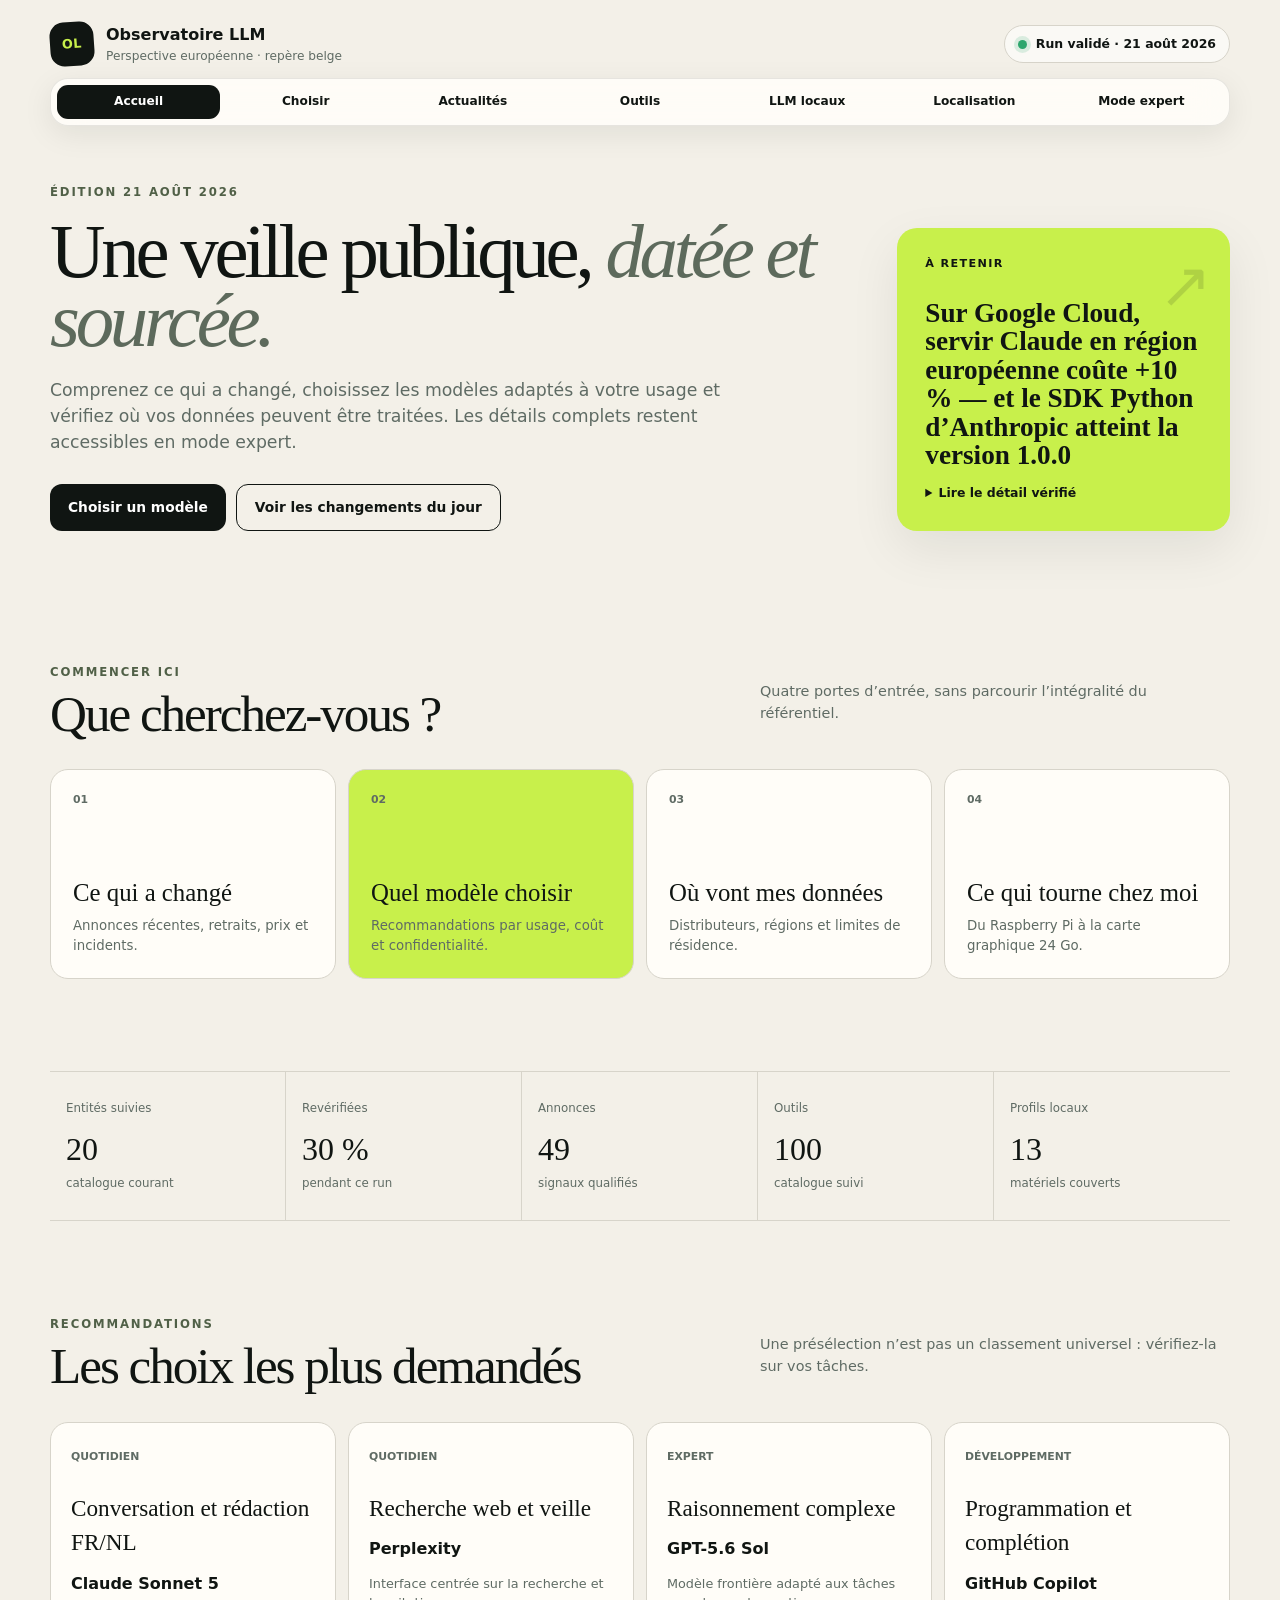
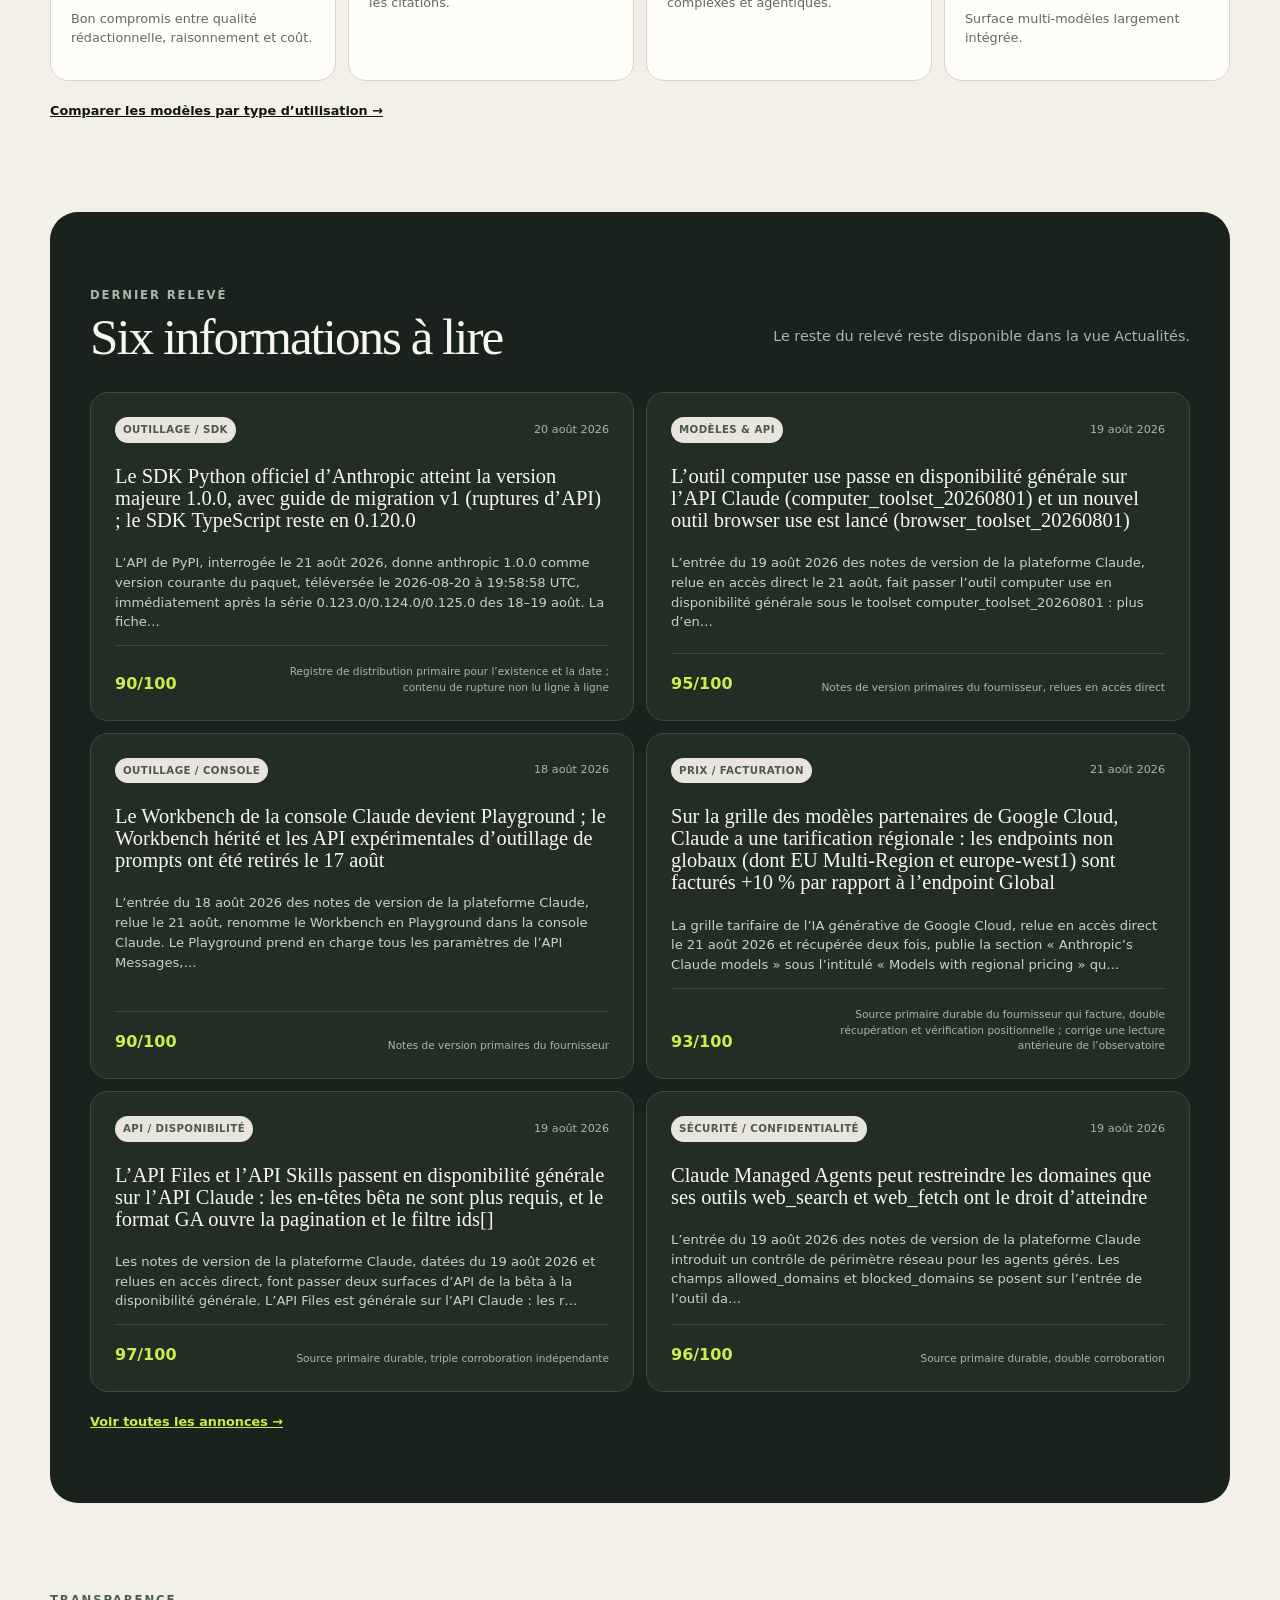
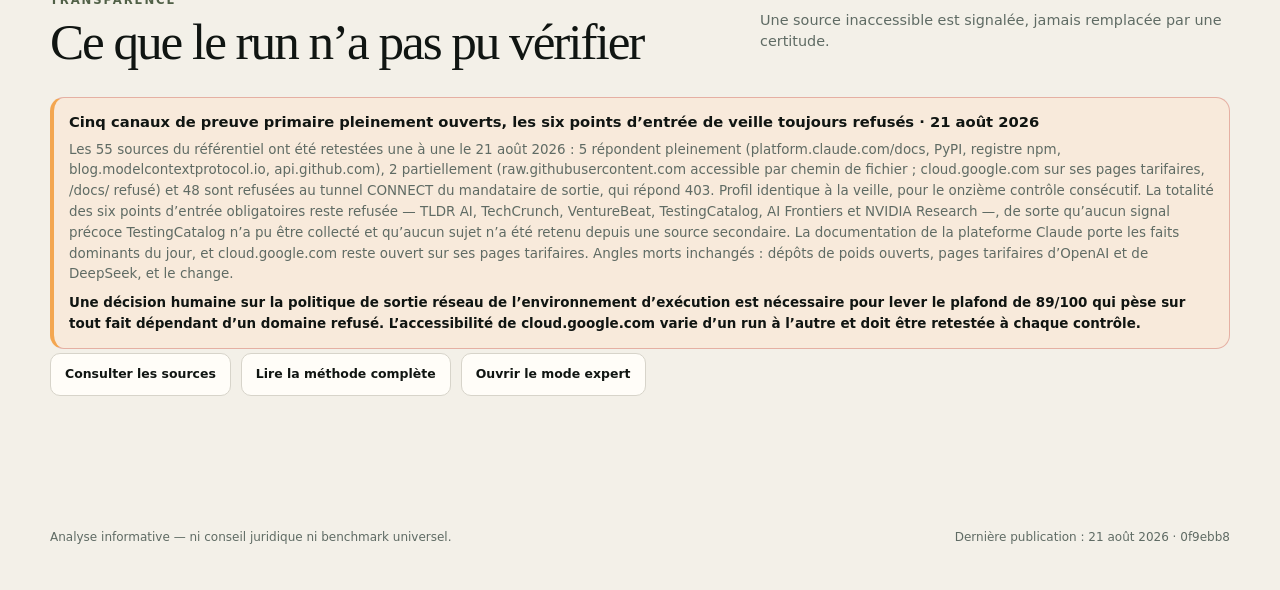
==== ObservationLLM/dashboard/home.html @ 8e9862b9 "feat(observatoire): ajouter les parcours et recommandations par usage" ====
<!doctype html>
<html lang="fr-BE">
<head>
  <meta charset="utf-8">
  <meta name="viewport" content="width=device-width, initial-scale=1">
  <meta name="description" content="Observatoire européen des LLM et agents IA : actualités vérifiées, recommandations par usage, localisation et modèles locaux.">
  <meta name="theme-color" content="#101512">
  <link rel="canonical" href="https://bourguignonsimon.github.io/DailyRun/">
  <title>Observatoire LLM — choisir, vérifier, décider</title>
  <link rel="stylesheet" href="styles.css">
</head>
<body class="simple-page" data-page="home">
  <a class="skip-link" href="#contenu">Aller au contenu</a>
  <header class="site-header">
    <a class="brand" href="index.html" aria-label="Accueil de l’observatoire"><span class="brand-mark" aria-hidden="true">OL</span><span><strong>Observatoire LLM</strong><small>Perspective européenne · repère belge</small></span></a>
    <div class="run-chip" id="run-chip" aria-live="polite"><span class="status-dot"></span><span>Chargement…</span></div>
  </header>
  <nav class="section-nav primary-nav" aria-label="Navigation principale de l’observatoire">
    <a href="index.html" aria-current="page">Accueil</a>
    <a href="choisir-un-modele.html">Choisir</a>
    <a href="actualites.html">Actualités</a>
    <a href="outils.html">Outils</a>
    <a href="modeles-locaux.html">LLM locaux</a>
    <a href="localisation.html">Localisation</a>
    <a href="explorer.html">Mode expert</a>
  </nav>
  <main id="contenu">
    <section class="hero compact-hero" id="overview">
      <div class="eyebrow">ÉDITION <span id="edition-date">—</span></div>
      <div class="hero-grid">
        <div>
          <h1>Une veille publique, <em>datée et sourcée.</em></h1>
          <p class="hero-copy">Comprenez ce qui a changé, choisissez les modèles adaptés à votre usage et vérifiez où vos données peuvent être traitées. Les détails complets restent accessibles en mode expert.</p>
          <div class="hero-actions">
            <a class="button primary" href="choisir-un-modele.html">Choisir un modèle</a>
            <a class="button secondary" href="actualites.html">Voir les changements du jour</a>
          </div>
        </div>
        <aside class="signal-card compact-signal" aria-label="Fait principal du dernier contrôle">
          <span class="signal-label">À RETENIR</span>
          <strong id="headline-change">Chargement…</strong>
          <details><summary>Lire le détail vérifié</summary><p id="headline-detail"></p></details>
        </aside>
      </div>
    </section>

    <section class="task-section" aria-labelledby="task-title">
      <div class="section-heading"><div><span class="eyebrow">COMMENCER ICI</span><h2 id="task-title">Que cherchez-vous ?</h2></div><p>Quatre portes d’entrée, sans parcourir l’intégralité du référentiel.</p></div>
      <div class="task-grid">
        <a class="task-card" href="actualites.html"><span>01</span><strong>Ce qui a changé</strong><small>Annonces récentes, retraits, prix et incidents.</small></a>
        <a class="task-card featured" href="choisir-un-modele.html"><span>02</span><strong>Quel modèle choisir</strong><small>Recommandations par usage, coût et confidentialité.</small></a>
        <a class="task-card" href="localisation.html"><span>03</span><strong>Où vont mes données</strong><small>Distributeurs, régions et limites de résidence.</small></a>
        <a class="task-card" href="modeles-locaux.html"><span>04</span><strong>Ce qui tourne chez moi</strong><small>Du Raspberry Pi à la carte graphique 24 Go.</small></a>
      </div>
    </section>

    <section class="metrics compact-metrics" aria-label="Chiffres clés">
      <article><span>Entités suivies</span><strong id="metric-entities">—</strong><small>catalogue courant</small></article>
      <article><span>Revérifiées</span><strong id="metric-verified">—</strong><small>pendant ce run</small></article>
      <article><span>Annonces</span><strong id="metric-announcements">—</strong><small>signaux qualifiés</small></article>
      <article><span>Outils</span><strong id="metric-tools">—</strong><small>catalogue suivi</small></article>
      <article><span>Profils locaux</span><strong id="metric-hardware">—</strong><small>matériels couverts</small></article>
    </section>

    <section class="decision-section" id="recommendations">
      <div class="section-heading"><div><span class="eyebrow">RECOMMANDATIONS</span><h2>Les choix les plus demandés</h2></div><p>Une présélection n’est pas un classement universel : vérifiez-la sur vos tâches.</p></div>
      <div class="recommendation-preview" id="recommendation-preview"></div>
      <a class="section-link" href="choisir-un-modele.html">Comparer les modèles par type d’utilisation →</a>
    </section>

    <section class="announcements-section compact-announcements" id="announcements">
      <div class="section-heading"><div><span class="eyebrow">DERNIER RELEVÉ</span><h2>Six informations à lire</h2></div><p>Le reste du relevé reste disponible dans la vue Actualités.</p></div>
      <div class="announcement-grid" id="announcement-grid" data-limit="6" aria-live="polite"></div>
      <p class="empty-state" id="announcement-empty" hidden>Aucune annonce disponible.</p>
      <a class="section-link inverse" href="actualites.html">Voir toutes les annonces →</a>
    </section>

    <section class="proof-section">
      <div class="section-heading"><div><span class="eyebrow">TRANSPARENCE</span><h2>Ce que le run n’a pas pu vérifier</h2></div><p>Une source inaccessible est signalée, jamais remplacée par une certitude.</p></div>
      <div class="run-notice" id="run-notice" role="status" hidden><strong id="run-notice-title"></strong><p id="run-notice-detail"></p><p class="run-notice-fix" id="run-notice-fix"></p></div>
      <div class="proof-links"><a href="sources-confiance.html">Consulter les sources</a><a href="analyse-detaillee.html">Lire la méthode complète</a><a href="explorer.html">Ouvrir le mode expert</a></div>
    </section>
  </main>
  <footer><p>Analyse informative — ni conseil juridique ni benchmark universel.</p><p id="footer-run">Dernière publication : —</p></footer>
  <noscript>Les données dynamiques nécessitent JavaScript. Les rapports HTML restent accessibles depuis le mode expert.</noscript>
  <script src="app.js" defer></script>
</body>
</html>
---- ObservationLLM/dashboard/styles.css ----
:root {
  --ink: #101512;
  --muted: #5f6b64;
  --paper: #f3f0e8;
  --panel: #fffdf8;
  --line: #d7d4ca;
  --lime: #c8f04b;
  --mint: #a9e5cc;
  --orange: #f3a650;
  --blue: #a8c7fa;
  --dark-panel: #172019;
  --radius: 20px;
  --shadow: 0 18px 50px rgba(16, 21, 18, 0.08);
}

* { box-sizing: border-box; }
html { scroll-behavior: smooth; }
body {
  margin: 0;
  background: var(--paper);
  color: var(--ink);
  font-family: Inter, ui-sans-serif, system-ui, -apple-system, BlinkMacSystemFont, "Segoe UI", sans-serif;
  line-height: 1.5;
}
a { color: inherit; }
button, input { font: inherit; }
.skip-link { position: fixed; left: 1rem; top: -5rem; z-index: 20; background: var(--lime); padding: .7rem 1rem; border-radius: 10px; }
.skip-link:focus { top: 1rem; }
.sr-only { position: absolute; width: 1px; height: 1px; padding: 0; margin: -1px; overflow: hidden; clip: rect(0,0,0,0); white-space: nowrap; border: 0; }

.site-header, .section-nav, main, footer { width: min(1180px, calc(100% - 40px)); margin-inline: auto; }
.site-header { display: flex; align-items: center; justify-content: space-between; padding: 22px 0 16px; gap: 20px; }
.brand { display: flex; align-items: center; gap: 12px; text-decoration: none; }
.brand-mark { display: grid; place-items: center; width: 44px; height: 44px; border-radius: 14px; background: var(--ink); color: var(--lime); font-size: .8rem; font-weight: 900; letter-spacing: .05em; transform: rotate(-4deg); }
.brand strong, .brand small { display: block; }
.brand small { color: var(--muted); font-size: .76rem; }
.run-chip { display: flex; align-items: center; gap: 9px; padding: 9px 13px; background: rgba(255,255,255,.6); border: 1px solid var(--line); border-radius: 999px; font-size: .78rem; font-weight: 700; }
.status-dot { width: 9px; height: 9px; border-radius: 50%; background: var(--orange); box-shadow: 0 0 0 4px rgba(243,166,80,.2); }
.run-chip.completed .status-dot { background: #2ea66d; box-shadow: 0 0 0 4px rgba(46,166,109,.16); }
.run-chip.running .status-dot { background: var(--blue); animation: pulse 1.6s infinite; }
.run-chip.failed .status-dot { background: #c2453d; box-shadow: 0 0 0 4px rgba(194,69,61,.18); }
@keyframes pulse { 50% { transform: scale(1.25); opacity: .65; } }
.run-notice { margin: 18px 0 4px; padding: 16px 18px; border-radius: 14px; border: 1px solid rgba(194,69,61,.35); background: rgba(194,69,61,.07); }
.run-notice strong { display: block; font-size: .92rem; margin-bottom: 6px; }
.run-notice p { margin: 0; font-size: .84rem; line-height: 1.55; color: var(--muted); }
.run-notice .run-notice-fix { margin-top: 8px; font-weight: 600; color: inherit; }
.run-notice.info { border-color: var(--line); background: rgba(255,255,255,.5); }

.section-nav { position: sticky; top: 10px; z-index: 10; display: grid; grid-template-columns: repeat(5, minmax(0, 1fr)); gap: 4px; padding: 6px; border: 1px solid rgba(16,21,18,.1); border-radius: 18px; background: rgba(255,253,248,.92); box-shadow: 0 8px 30px rgba(16,21,18,.08); backdrop-filter: blur(16px); }
.section-nav a { min-width: 0; padding: 10px 8px; border-radius: 11px; text-align: center; text-decoration: none; font-size: .76rem; font-weight: 800; line-height: 1.15; }
.section-nav a:hover, .section-nav a:focus-visible { background: var(--ink); color: white; outline: none; }

.site-map-section { padding: 76px 0 20px; }
.site-map-grid { display: grid; grid-template-columns: repeat(5, 1fr); gap: 10px; }
.site-map-card { min-height: 150px; display: flex; flex-direction: column; justify-content: space-between; padding: 18px; border: 1px solid var(--line); border-radius: 16px; background: var(--panel); text-decoration: none; transition: transform .18s, border-color .18s, box-shadow .18s; }
.site-map-card:hover, .site-map-card:focus-visible { transform: translateY(-2px); border-color: var(--ink); box-shadow: 0 10px 24px rgba(16,21,18,.08); outline: none; }
.site-map-card span { color: var(--muted); font-size: .65rem; font-weight: 900; letter-spacing: .05em; text-transform: uppercase; }
.site-map-card strong { margin: 14px 0 5px; font-family: Georgia, serif; font-size: 1.18rem; font-weight: 500; line-height: 1.05; }
.site-map-card small { color: var(--muted); font-size: .7rem; line-height: 1.35; }

section { scroll-margin-top: 90px; }
.hero { padding: 84px 0 44px; }
.hero-grid { display: grid; grid-template-columns: minmax(0, 1.55fr) minmax(280px, .65fr); gap: 54px; align-items: end; }
.eyebrow { color: #506047; font-size: .73rem; letter-spacing: .16em; font-weight: 900; text-transform: uppercase; }
h1 { max-width: 820px; margin: 15px 0 22px; font-family: Georgia, "Times New Roman", serif; font-size: clamp(3.1rem, 7vw, 6.6rem); line-height: .91; letter-spacing: -.055em; font-weight: 500; }
h1 em { color: #5d6a5c; font-weight: 400; }
.hero-copy { max-width: 680px; color: var(--muted); font-size: 1.08rem; }
.hero-actions { display: flex; gap: 10px; margin-top: 28px; flex-wrap: wrap; }
.button { display: inline-flex; align-items: center; justify-content: center; padding: 12px 18px; border-radius: 12px; font-size: .86rem; font-weight: 850; text-decoration: none; }
.button.primary { background: var(--ink); color: white; }
.button.secondary { border: 1px solid var(--ink); }
.button:hover { transform: translateY(-1px); }
.signal-card { position: relative; overflow: hidden; padding: 28px; border-radius: var(--radius); background: var(--lime); box-shadow: var(--shadow); transform: rotate(1.2deg); }
.signal-card::after { content: "↗"; position: absolute; right: 18px; top: 9px; font-size: 4rem; opacity: .13; }
.signal-label { display: block; margin-bottom: 40px; font-size: .7rem; font-weight: 900; letter-spacing: .12em; text-transform: uppercase; }
.signal-card strong { display: block; font-family: Georgia, serif; font-size: 1.7rem; line-height: 1.05; }
.signal-card p { margin: 14px 0 0; font-size: .85rem; }

.metrics { display: grid; grid-template-columns: repeat(auto-fit, minmax(135px, 1fr)); border-top: 1px solid var(--line); border-bottom: 1px solid var(--line); }
.metrics article { padding: 28px 22px; border-right: 1px solid var(--line); }
.metrics article:last-child { border-right: 0; }
.metrics span, .metrics small { display: block; color: var(--muted); font-size: .74rem; }
.metrics strong { display: block; margin: 7px 0 2px; font-family: Georgia, serif; font-size: 2rem; font-weight: 500; }

.decision-section, .cadence-section, .announcements-section, .tools-section, .actors-section, .hosting-section, .sources-section, .documents-section { padding: 90px 0 20px; }
.section-heading { display: flex; align-items: end; justify-content: space-between; gap: 30px; margin-bottom: 30px; }
.section-heading h2 { margin: 5px 0 0; font-family: Georgia, serif; font-size: clamp(2rem, 4vw, 3.6rem); font-weight: 500; letter-spacing: -.04em; line-height: 1; }
.section-heading > p { max-width: 470px; color: var(--muted); font-size: .9rem; }
.decision-grid { display: grid; grid-template-columns: repeat(4, 1fr); gap: 12px; }
.decision-card { min-height: 230px; padding: 22px; border: 1px solid var(--line); border-radius: 18px; background: var(--panel); }
.decision-card:nth-child(2) { background: #e8f4ee; }
.decision-card:nth-child(3) { background: #edf1fa; }
.decision-card:nth-child(4) { background: #f8eadb; }
.decision-card .number { display: inline-grid; place-items: center; width: 30px; height: 30px; border: 1px solid currentColor; border-radius: 50%; font-size: .7rem; font-weight: 900; }
.decision-card h3 { margin: 30px 0 10px; font-family: Georgia, serif; font-size: 1.5rem; font-weight: 500; }
.decision-card strong { display: block; margin-bottom: 8px; }
.decision-card p { color: var(--muted); font-size: .82rem; }

.cadence-section { padding-top: 100px; }
.cadence-summary { display: flex; justify-content: space-between; gap: 18px; margin-bottom: 14px; padding: 15px 18px; border-radius: 14px; background: var(--ink); color: white; }
.cadence-summary strong { font-family: Georgia, serif; font-size: 1.15rem; font-weight: 500; }
.cadence-summary span { color: #cbd2cd; font-size: .76rem; text-align: right; }
.cadence-grid { display: grid; grid-template-columns: repeat(5, 1fr); gap: 10px; }
.cadence-card { position: relative; min-height: 330px; padding: 18px; border: 1px solid var(--line); border-top: 5px solid var(--mint); border-radius: 16px; background: var(--panel); }
.cadence-card.armed { border-top-color: var(--orange); }
.cadence-card.due, .cadence-card.overdue, .cadence-card.failed { border-top-color: #d85f4b; }
.cadence-card.running { border-top-color: var(--blue); }
.cadence-card-top { display: flex; justify-content: space-between; gap: 10px; align-items: center; }
.cadence-number { color: var(--muted); font-size: .68rem; font-weight: 900; }
.cadence-status { padding: 5px 8px; border-radius: 999px; background: #e3efdc; color: #315b28; font-size: .62rem; font-weight: 900; text-transform: uppercase; }
.cadence-card.armed .cadence-status { background: #f8eadb; color: #7a4b18; }
.cadence-frequency { display: block; margin-top: 24px; color: var(--muted); font-size: .68rem; font-weight: 900; letter-spacing: .06em; text-transform: uppercase; }
.cadence-card h3 { margin: 6px 0 10px; font-family: Georgia, serif; font-size: 1.55rem; font-weight: 500; }
.cadence-card > p { min-height: 72px; color: var(--muted); font-size: .75rem; }
.cadence-card dl { margin: 20px 0 0; }
.cadence-card dl div { padding: 8px 0; border-top: 1px solid var(--line); }
.cadence-card dt { color: var(--muted); font-size: .61rem; font-weight: 850; text-transform: uppercase; }
.cadence-card dd { margin: 2px 0 0; font-size: .7rem; }

.announcements-section { margin-top: 70px; padding: 70px 40px; border-radius: 28px; background: #19221c; color: #f8f7ef; }
.announcements-section .eyebrow, .announcements-section .section-heading > p { color: #aab6ad; }
.announcements-section .toolbar { justify-content: flex-end; }
.announcements-section .filter-button { border-color: #465148; color: #cbd4cd; }
.announcements-section .filter-button.active { background: var(--lime); color: var(--ink); border-color: var(--lime); }
.announcement-grid { display: grid; grid-template-columns: repeat(2, 1fr); gap: 12px; }
.announcement-card { padding: 24px; border: 1px solid #3d4940; border-radius: 18px; background: #222d25; }
.announcement-meta { display: flex; justify-content: space-between; gap: 12px; align-items: center; color: #aab6ad; font-size: .7rem; }
.announcement-card h3 { margin: 22px 0 9px; font-family: Georgia, serif; font-size: 1.55rem; font-weight: 500; line-height: 1.08; }
.announcement-card > p { color: #c8d0ca; font-size: .82rem; }
.announcement-confidence { display: grid; grid-template-columns: 68px 1fr; gap: 14px; align-items: center; margin: 22px 0; }
.announcement-confidence .confidence-ring { box-shadow: inset 0 0 0 7px #222d25; background: conic-gradient(var(--lime) calc(var(--score) * 1%), #465148 0); color: #f8f7ef; }
.announcement-confidence strong, .announcement-confidence small { display: block; }
.announcement-confidence small { margin-top: 4px; color: #aab6ad; font-size: .68rem; }
.announcement-links { display: flex; gap: 8px; flex-wrap: wrap; }
.announcement-links a { padding: 8px 10px; border-radius: 9px; background: var(--lime); color: var(--ink); text-decoration: none; font-size: .7rem; font-weight: 850; }
.signal-sources { display: block; margin-top: 14px; color: #aab6ad; font-size: .67rem; }
.signal-sources a { color: #dfe8e1; }
.announcement-caveat { margin-top: 16px; padding: 10px 12px; border-left: 3px solid var(--orange); background: rgba(243,166,80,.09); }

.tools-section { padding-top: 100px; }
.tool-grid { display: grid; grid-template-columns: repeat(4, 1fr); gap: 10px; }
.tool-card { display: flex; flex-direction: column; min-height: 270px; padding: 18px; border: 1px solid var(--line); border-radius: 16px; background: var(--panel); }
.tool-rank { display: flex; justify-content: space-between; gap: 10px; align-items: center; color: var(--muted); font-size: .68rem; font-weight: 900; }
.tool-card h3 { margin: 22px 0 5px; font-family: Georgia, serif; font-size: 1.35rem; font-weight: 500; }
.tool-card h3 a { text-decoration: none; }
.tool-card > p { margin: 0 0 16px; color: var(--muted); font-size: .75rem; }
.tool-update { margin-top: auto; padding: 12px; border-radius: 11px; background: #e4f1d5; }
.tool-update.pending { background: #ece9e0; }
.tool-update strong, .tool-update span, .tool-update small { display: block; }
.tool-update strong { color: #315b28; font-size: .65rem; text-transform: uppercase; letter-spacing: .04em; }
.tool-update.pending strong { color: #62675f; }
.tool-update span { margin: 5px 0; font-size: .75rem; }
.tool-update small, .tool-region { color: var(--muted); font-size: .63rem; }
.tool-region { display: block; margin-top: 12px; }

.toolbar { display: flex; justify-content: space-between; gap: 16px; margin-bottom: 22px; }
.search-field { flex: 1; max-width: 410px; }
.search-field input { width: 100%; padding: 12px 16px; border: 1px solid var(--line); border-radius: 12px; background: var(--panel); color: var(--ink); outline: none; }
.search-field input:focus { border-color: var(--ink); box-shadow: 0 0 0 3px rgba(16,21,18,.08); }
.filters { display: flex; gap: 6px; flex-wrap: wrap; justify-content: flex-end; }
.filter-button { border: 1px solid var(--line); border-radius: 999px; padding: 9px 12px; background: transparent; cursor: pointer; color: var(--muted); font-size: .76rem; font-weight: 800; }
.filter-button.active { background: var(--ink); color: white; border-color: var(--ink); }
.actor-grid { display: grid; grid-template-columns: repeat(4, 1fr); gap: 10px; }
.actor-card { display: flex; flex-direction: column; min-height: 185px; padding: 18px; border-radius: 16px; border: 1px solid var(--line); background: rgba(255,253,248,.72); transition: transform .18s, box-shadow .18s; }
.actor-card:hover { transform: translateY(-3px); box-shadow: 0 12px 30px rgba(16,21,18,.07); }
.actor-top { display: flex; justify-content: space-between; align-items: start; gap: 10px; }
.actor-initials { display: grid; place-items: center; width: 34px; height: 34px; border-radius: 10px; background: var(--ink); color: var(--lime); font-size: .68rem; font-weight: 900; }
.tag { padding: 5px 8px; border-radius: 999px; background: #e8e5dc; color: #4e5851; font-size: .64rem; font-weight: 900; text-transform: uppercase; letter-spacing: .04em; }
.actor-card h3 { margin: 20px 0 4px; font-size: 1.03rem; }
.actor-card p { margin: 0; color: var(--muted); font-size: .76rem; }
.actor-card .availability { margin-top: auto; padding-top: 15px; font-size: .7rem; font-weight: 800; color: #286f4b; }
.verification { display: block; margin-top: 7px; color: var(--muted); font-size: .65rem; }
.empty-state { padding: 30px; text-align: center; color: var(--muted); }

.hosting-section { margin-top: 80px; padding: 70px 40px; border-radius: 28px; background: #e6ebe5; }
.hosting-grid { display: grid; grid-template-columns: repeat(3, 1fr); gap: 10px; }
.hosting-card { padding: 20px; border: 1px solid #c7d0c8; border-radius: 16px; background: rgba(255,253,248,.84); }
.card-kicker { display: flex; justify-content: space-between; gap: 12px; color: #536057; font-size: .68rem; font-weight: 900; letter-spacing: .06em; text-transform: uppercase; }
.card-kicker strong { color: #286f4b; }
.hosting-card h3 { margin: 22px 0 4px; font-family: Georgia, serif; font-size: 1.5rem; font-weight: 500; }
.provider-line { margin: 0 0 18px; color: var(--muted); font-size: .78rem; }
.hosting-card dl { margin: 0; }
.hosting-card dl div { padding: 9px 0; border-top: 1px solid #d9dfda; }
.hosting-card dt { color: var(--muted); font-size: .65rem; text-transform: uppercase; font-weight: 850; }
.hosting-card dd { margin: 2px 0 0; font-size: .78rem; }
.hosting-card > small { display: block; margin-top: 16px; color: var(--muted); font-size: .64rem; }
.section-link { display: inline-block; margin-top: 20px; font-size: .8rem; font-weight: 850; }

.sources-section { padding-top: 100px; }
.source-grid { display: grid; grid-template-columns: repeat(2, 1fr); gap: 10px; }
.source-card { display: grid; grid-template-columns: 72px 1fr; gap: 18px; align-items: start; padding: 20px; border: 1px solid var(--line); border-radius: 16px; background: var(--panel); }
.confidence-ring { --score: 0; display: grid; place-items: center; align-content: center; width: 68px; height: 68px; border-radius: 50%; background: conic-gradient(#286f4b calc(var(--score) * 1%), #dde2dc 0); box-shadow: inset 0 0 0 7px var(--panel); }
.confidence-ring strong, .confidence-ring span { display: block; line-height: 1; }
.confidence-ring strong { font-size: 1.15rem; }
.confidence-ring span { margin-top: 2px; color: var(--muted); font-size: .58rem; }
.source-card h3 { margin: 9px 0 5px; font-size: 1rem; }
.source-card h3 a { text-decoration: none; }
.source-card p { margin: 0 0 8px; color: var(--muted); font-size: .75rem; }
.source-card small { color: var(--muted); font-size: .64rem; }
.source-tags { display: flex; gap: 6px; flex-wrap: wrap; align-items: center; }
.trust-badge { padding: 5px 8px; border-radius: 999px; background: #dcefc8; color: #315b28; font-size: .62rem; font-weight: 900; text-transform: uppercase; letter-spacing: .035em; }
.source-card .trust-basis { display: block; margin-top: 7px; color: #315b28; }

.local-section { width: calc(100% + 40px); margin: 100px 0 20px -20px; padding: 70px 50px; border-radius: 28px; background: var(--dark-panel); color: #f8f7ef; }
.section-heading.light .eyebrow, .local-section .section-heading > p { color: #aab6ad; }
.hardware-layout { display: grid; grid-template-columns: 320px 1fr; gap: 22px; }
.hardware-picker { display: flex; flex-direction: column; gap: 6px; max-height: 520px; overflow: auto; padding-right: 8px; }
.hardware-option { border: 1px solid #39443d; border-radius: 12px; padding: 12px 14px; background: transparent; color: #dbe3dc; text-align: left; cursor: pointer; }
.hardware-option strong, .hardware-option small { display: block; }
.hardware-option small { margin-top: 2px; color: #91a096; }
.hardware-option.active { background: var(--lime); color: var(--ink); border-color: var(--lime); }
.hardware-option.active small { color: #4f5a44; }
.hardware-result { min-height: 420px; padding: 32px; border-radius: 20px; background: #f8f7ef; color: var(--ink); }
.hardware-result .result-label { color: #657166; font-size: .7rem; font-weight: 900; letter-spacing: .12em; text-transform: uppercase; }
.hardware-result h3 { margin: 9px 0 8px; font-family: Georgia, serif; font-size: clamp(2rem, 4vw, 3.2rem); font-weight: 500; line-height: 1; }
.hardware-result .tier { color: var(--muted); }
.model-choice { display: grid; grid-template-columns: 1fr 1fr; gap: 12px; margin: 26px 0; }
.model-choice > div { padding: 18px; border-radius: 14px; background: #e8eee9; }
.model-choice > div:last-child { background: #ece8df; }
.model-choice span { display: block; color: var(--muted); font-size: .68rem; font-weight: 900; text-transform: uppercase; }
.model-choice strong { display: block; margin-top: 6px; font-size: 1.08rem; }
.warning { padding: 13px 15px; border-left: 4px solid var(--orange); background: #f8eadb; font-size: .8rem; }

.document-grid { display: grid; grid-template-columns: repeat(3, 1fr); gap: 10px; }
.document-card { min-height: 150px; display: flex; flex-direction: column; justify-content: space-between; padding: 20px; border: 1px solid var(--line); border-radius: 16px; text-decoration: none; background: var(--panel); }
.document-card:hover { border-color: var(--ink); }
.document-card span { color: var(--muted); font-size: .73rem; }
.document-card strong { font-family: Georgia, serif; font-size: 1.35rem; font-weight: 500; }

footer { display: flex; justify-content: space-between; gap: 20px; padding: 70px 0 32px; color: var(--muted); font-size: .75rem; }
noscript { display: block; padding: 1rem; text-align: center; background: #ffdda8; }

@media (max-width: 920px) {
  .hero-grid, .hardware-layout { grid-template-columns: 1fr; }
  .signal-card { transform: none; max-width: 520px; }
  .metrics, .decision-grid, .cadence-grid, .actor-grid, .hosting-grid, .announcement-grid, .tool-grid, .site-map-grid { grid-template-columns: repeat(2, 1fr); }
  .metrics article:nth-child(2) { border-right: 0; }
  .metrics article:nth-child(-n+2) { border-bottom: 1px solid var(--line); }
  .section-heading { align-items: start; flex-direction: column; }
  .hardware-picker { display: grid; grid-template-columns: repeat(2, 1fr); max-height: none; }
}

@media (max-width: 620px) {
  .site-header, .section-nav, main, footer { width: min(100% - 24px, 1180px); }
  .site-header { align-items: flex-start; }
  .section-nav { position: static; grid-template-columns: repeat(2, minmax(0, 1fr)); border-radius: 16px; }
  .section-nav a { padding: 11px 7px; font-size: .73rem; }
  .run-chip { max-width: 150px; }
  .hero { padding-top: 55px; }
  h1 { font-size: clamp(2.8rem, 15vw, 4.5rem); }
  .metrics, .decision-grid, .cadence-grid, .actor-grid, .hosting-grid, .source-grid, .announcement-grid, .tool-grid, .document-grid, .model-choice, .hardware-picker, .site-map-grid { grid-template-columns: 1fr; }
  .cadence-summary { align-items: flex-start; flex-direction: column; }
  .cadence-summary span { text-align: left; }
  .metrics article { border-right: 0; border-bottom: 1px solid var(--line); }
  .toolbar, footer { flex-direction: column; }
  .filters { justify-content: flex-start; }
  .local-section { width: calc(100% + 24px); margin-left: -12px; padding: 50px 20px; border-radius: 20px; }
  .hosting-section { padding: 50px 20px; }
  .announcements-section { padding: 50px 20px; }
}

@media (prefers-reduced-motion: reduce) {
  *, *::before, *::after { scroll-behavior: auto !important; animation-duration: .01ms !important; transition-duration: .01ms !important; }
}

/* Parcours public simplifié */
.primary-nav { grid-template-columns: repeat(7, minmax(0, 1fr)); }
.section-nav a[aria-current="page"] { background: var(--ink); color: white; }
.simple-page .site-header { padding-bottom: 12px; }
.compact-hero { padding-top: 58px; }
.compact-hero h1, .page-intro h1 { font-size: clamp(2.9rem, 6vw, 5.6rem); }
.compact-signal { transform: none; }
.compact-signal .signal-label { margin-bottom: 26px; }
.compact-signal details { margin-top: 14px; }
.compact-signal summary { cursor: pointer; font-size: .78rem; font-weight: 850; }
.task-section, .proof-section, .recommendation-browser { padding: 84px 0 20px; }
.task-grid { display: grid; grid-template-columns: repeat(4, 1fr); gap: 12px; }
.task-card { min-height: 210px; display: flex; flex-direction: column; padding: 22px; border: 1px solid var(--line); border-radius: 18px; background: var(--panel); text-decoration: none; transition: transform .18s, box-shadow .18s; }
.task-card:hover, .task-card:focus-visible { transform: translateY(-3px); box-shadow: var(--shadow); outline: 2px solid var(--ink); outline-offset: 2px; }
.task-card.featured { background: var(--lime); }
.task-card > span { color: var(--muted); font-size: .68rem; font-weight: 900; }
.task-card strong { margin-top: auto; font-family: Georgia, serif; font-size: 1.55rem; font-weight: 500; line-height: 1.05; }
.task-card small { margin-top: 10px; color: var(--muted); }
.compact-metrics { margin-top: 72px; }
.compact-metrics article { padding-inline: 16px; }
.recommendation-preview { display: grid; grid-template-columns: repeat(4, 1fr); gap: 12px; }
.recommendation-preview-card { min-height: 230px; padding: 20px; border: 1px solid var(--line); border-radius: 18px; background: var(--panel); }
.recommendation-preview-card > span { color: var(--muted); font-size: .68rem; font-weight: 900; text-transform: uppercase; }
.recommendation-preview-card h3 { margin: 24px 0 12px; font-family: Georgia, serif; font-size: 1.45rem; font-weight: 500; }
.recommendation-preview-card strong { display: block; }
.recommendation-preview-card p { color: var(--muted); font-size: .8rem; }
.proof-section { margin-bottom: 30px; }
.proof-links { display: flex; gap: 10px; flex-wrap: wrap; }
.proof-links a { padding: 11px 14px; border: 1px solid var(--line); border-radius: 10px; background: var(--panel); font-size: .78rem; font-weight: 850; text-decoration: none; }
.proof-links a:hover { border-color: var(--ink); }
.page-intro { padding: 72px 0 20px; }
.page-intro h1 { margin-bottom: 20px; }
.page-intro > p { max-width: 720px; color: var(--muted); font-size: 1.04rem; }
.standalone-section { margin-top: 48px; }
.standalone-light { padding: 70px 0 20px; }
.standalone-light .eyebrow, .standalone-light .section-heading > p { color: var(--muted); }
.load-more { margin-top: 22px; cursor: pointer; }
.inverse { color: var(--lime); }
.announcement-card-compact { min-height: 260px; display: flex; flex-direction: column; }
.announcement-card-compact h3 { font-size: 1.28rem; }
.announcement-card-compact > p { display: -webkit-box; overflow: hidden; -webkit-line-clamp: 4; -webkit-box-orient: vertical; }
.compact-confidence { display: flex; justify-content: space-between; gap: 12px; align-items: end; margin-top: auto; padding-top: 18px; border-top: 1px solid #3d4940; }
.compact-confidence strong { color: var(--lime); }
.compact-confidence span { max-width: 70%; color: #aab6ad; font-size: .66rem; text-align: right; }
.recommendation-toolbar { align-items: center; }
.use-case-grid { display: grid; gap: 36px; }
.use-case-card { padding-top: 30px; border-top: 1px solid var(--line); }
.use-case-heading { max-width: 760px; margin-bottom: 18px; }
.use-case-heading h2 { margin: 5px 0 8px; font-family: Georgia, serif; font-size: clamp(2rem, 4vw, 3.2rem); font-weight: 500; letter-spacing: -.04em; }
.use-case-heading p { color: var(--muted); }
.model-recommendation-grid { display: grid; grid-template-columns: repeat(3, 1fr); gap: 12px; }
.model-recommendation { display: flex; flex-direction: column; min-height: 500px; padding: 20px; border: 1px solid var(--line); border-radius: 18px; background: var(--panel); }
.model-recommendation-top { display: flex; justify-content: space-between; gap: 8px; align-items: start; }
.confidence-badge { padding: 5px 8px; border-radius: 999px; font-size: .62rem; font-weight: 900; white-space: nowrap; }
.confidence-badge.verified { background: #dcefc8; color: #315b28; }
.confidence-badge.partial { background: #f8eadb; color: #7a4b18; }
.confidence-badge.unconfirmed { background: #ece9e0; color: #62675f; }
.model-recommendation h3 { margin: 24px 0 4px; font-family: Georgia, serif; font-size: 1.6rem; font-weight: 500; }
.model-recommendation > p { color: var(--muted); font-size: .8rem; }
.model-recommendation dl { margin: 12px 0 18px; }
.model-recommendation dl div { padding: 7px 0; border-top: 1px solid var(--line); }
.model-recommendation dt { color: var(--muted); font-size: .62rem; font-weight: 850; text-transform: uppercase; }
.model-recommendation dd { margin: 2px 0 0; font-size: .72rem; }
.model-recommendation .recommendation-caveat { margin-top: auto; padding: 10px; border-left: 3px solid var(--orange); background: #f8eadb; color: var(--ink); }
.model-recommendation > a { font-size: .72rem; font-weight: 850; }
.method-strip { margin: 70px 0 20px; padding: 24px; border-radius: 18px; background: var(--ink); color: white; }
.method-strip strong { font-family: Georgia, serif; font-size: 1.45rem; font-weight: 500; }
.method-strip p { color: #cbd2cd; }
.method-strip a { color: var(--lime); font-size: .8rem; font-weight: 850; }

@media (max-width: 920px) {
  .primary-nav { grid-template-columns: repeat(3, minmax(0, 1fr)); }
  .task-grid, .recommendation-preview { grid-template-columns: repeat(2, 1fr); }
  .model-recommendation-grid { grid-template-columns: 1fr; }
  .model-recommendation { min-height: 0; }
}

@media (max-width: 620px) {
  .primary-nav { grid-template-columns: repeat(2, minmax(0, 1fr)); }
  .task-grid, .recommendation-preview { grid-template-columns: 1fr; }
  .task-card { min-height: 170px; }
  .page-intro { padding-top: 48px; }
  .recommendation-toolbar { align-items: stretch; }
}
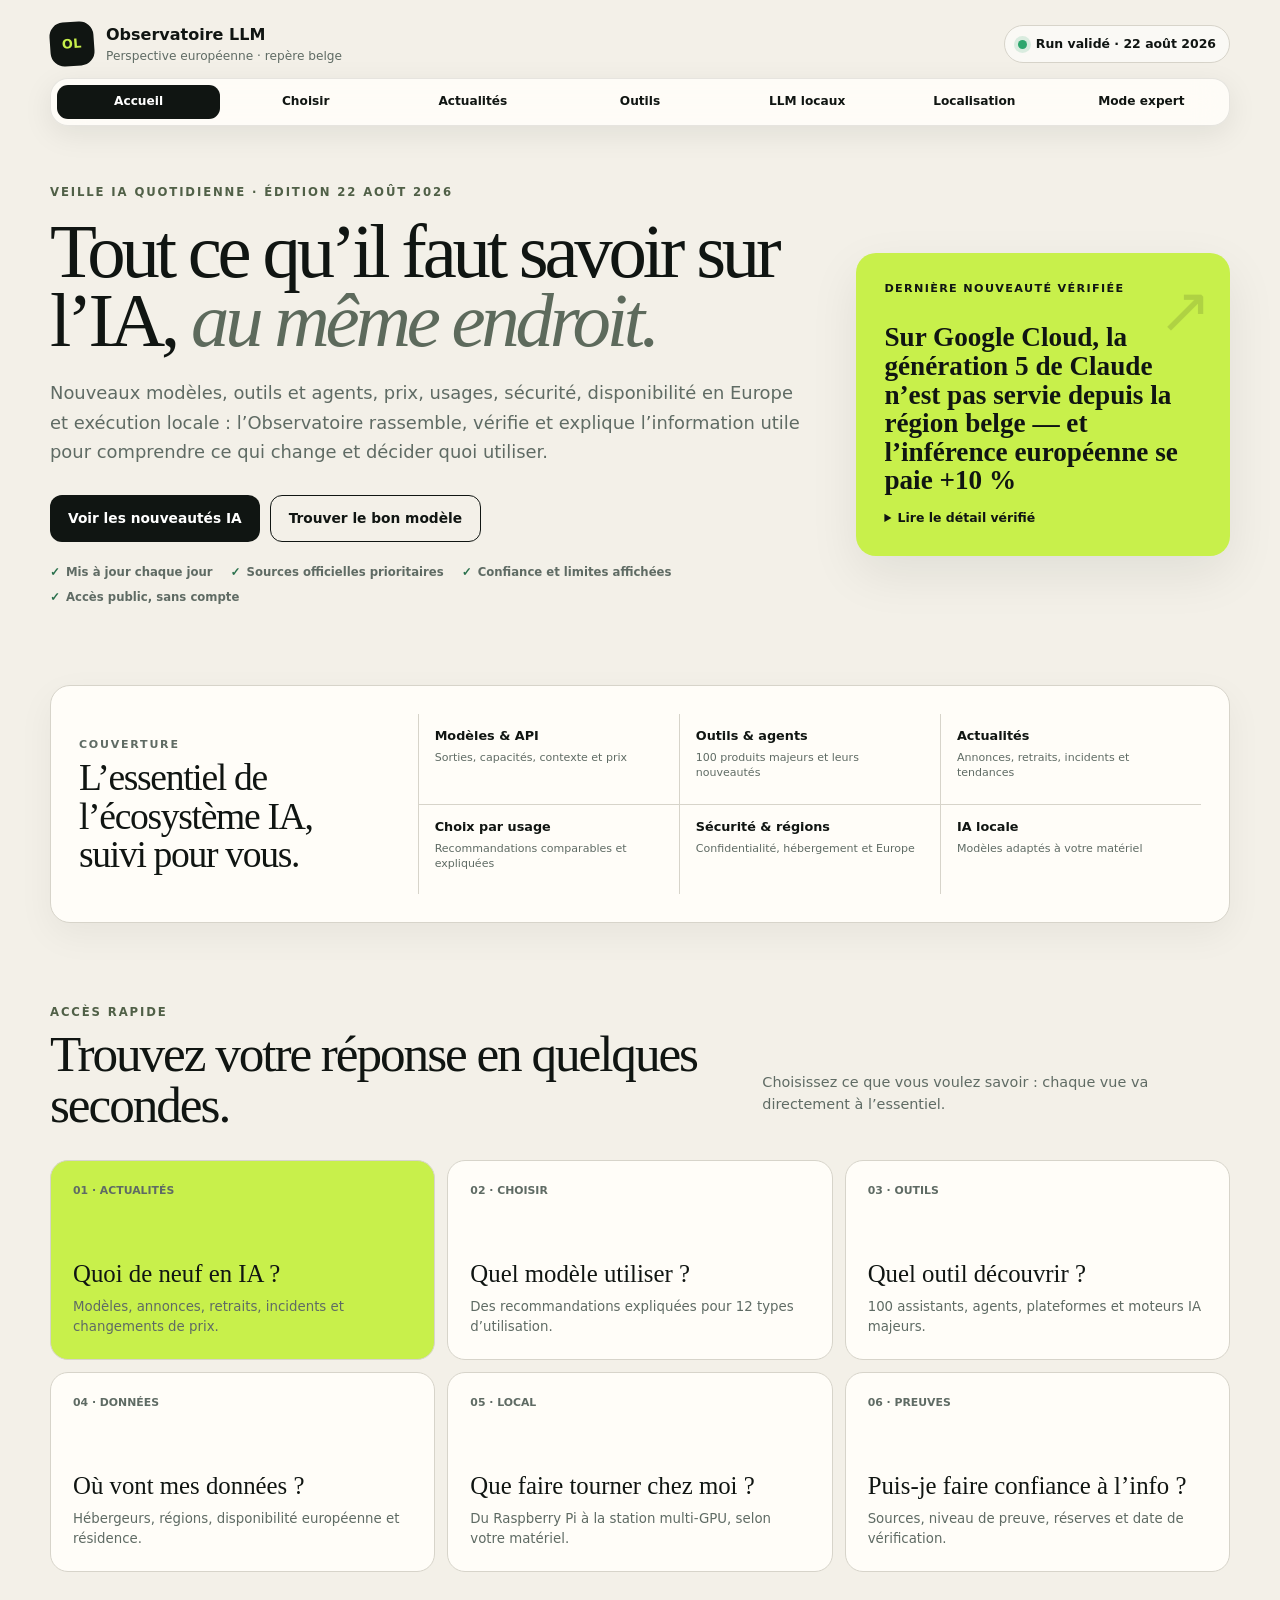
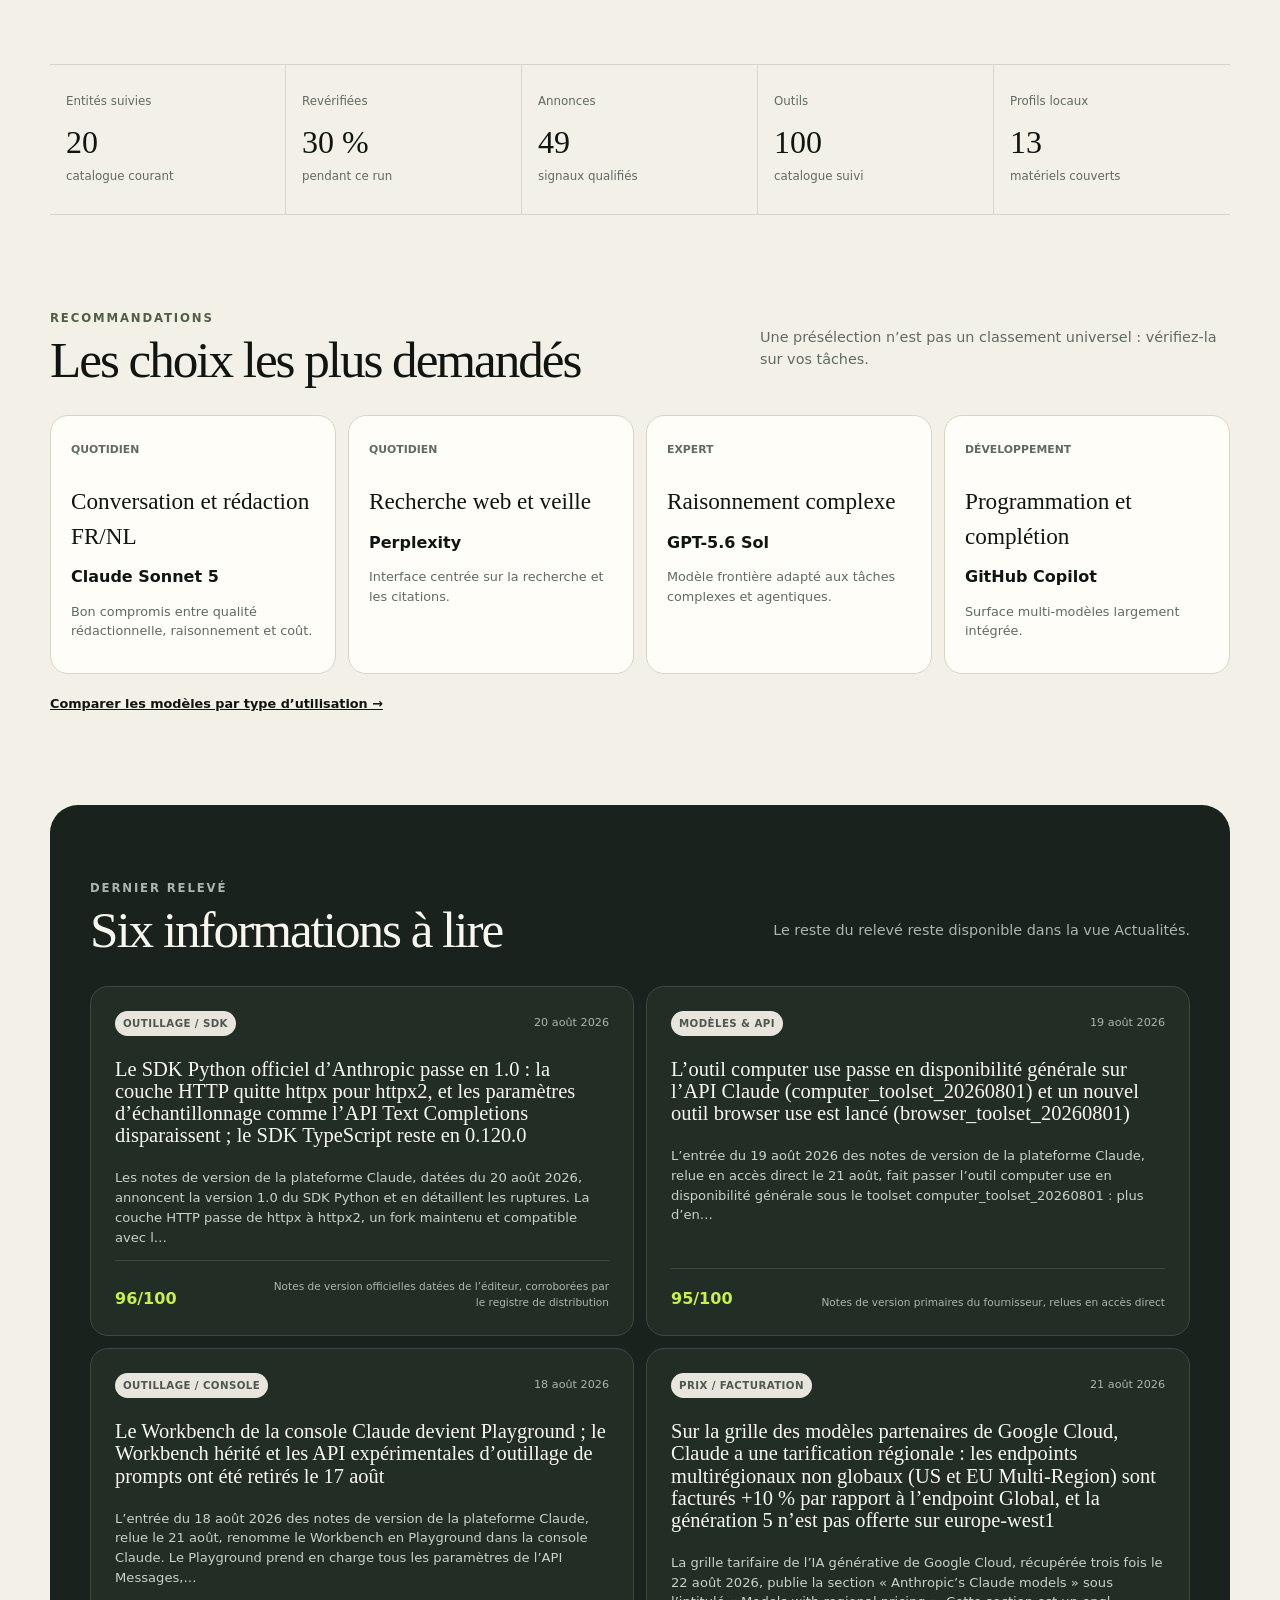
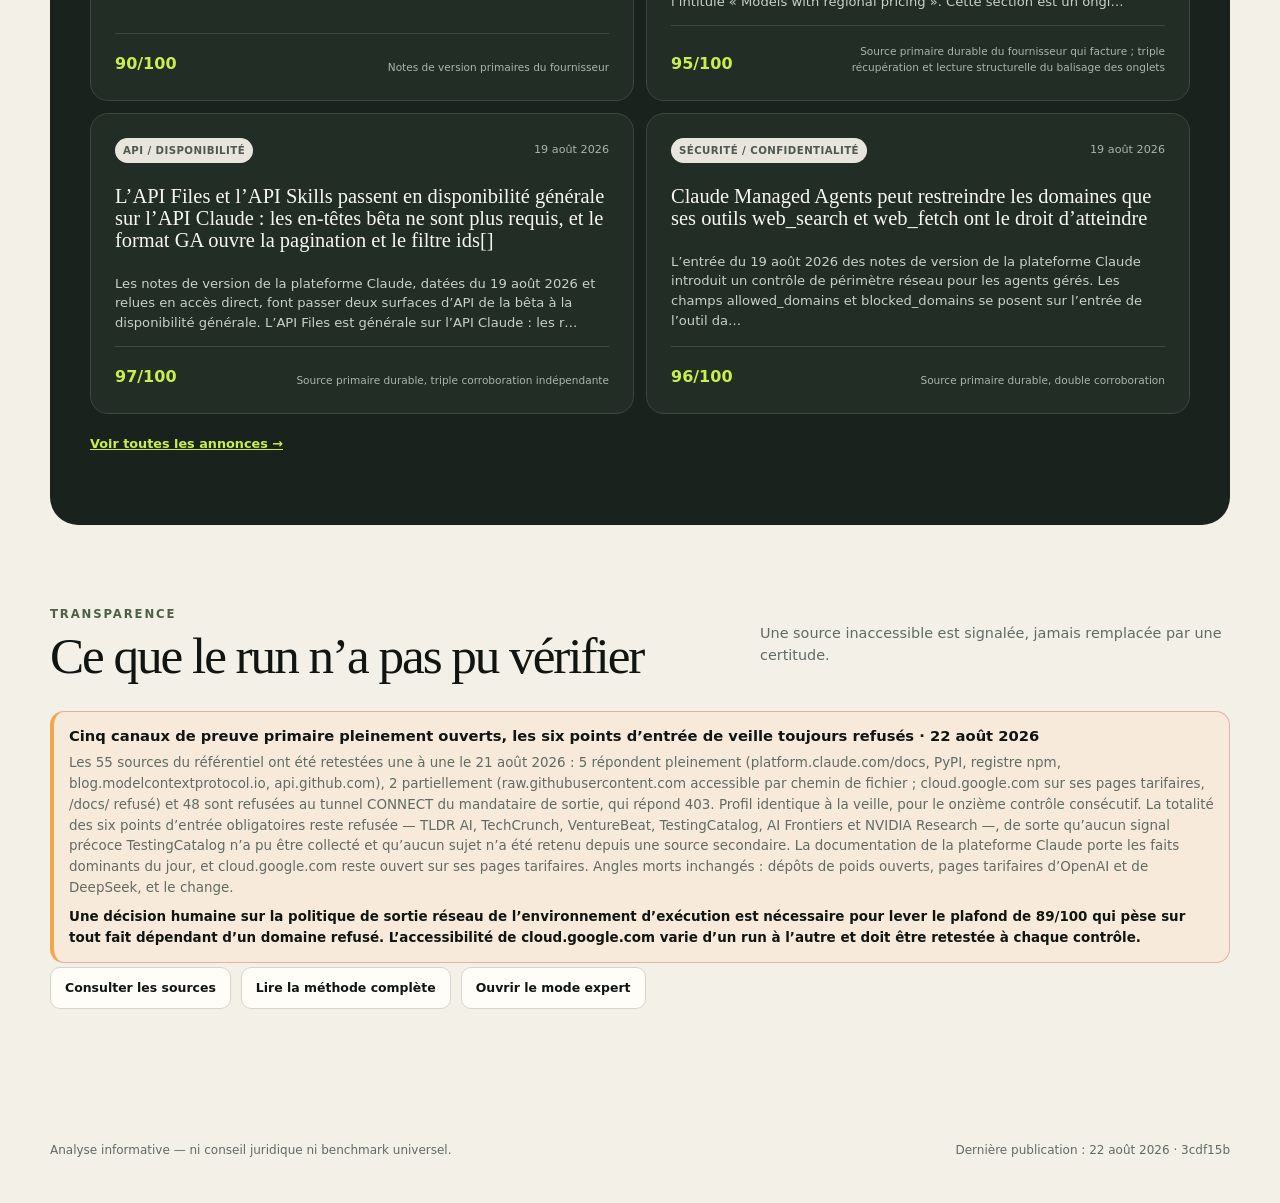
==== commit 505d8b3b: "feat(observatoire): clarifier la proposition de valeur de l'accueil" ====
--- a/ObservationLLM/dashboard/home.html
+++ b/ObservationLLM/dashboard/home.html
@@ -3,10 +3,10 @@
 <head>
   <meta charset="utf-8">
   <meta name="viewport" content="width=device-width, initial-scale=1">
-  <meta name="description" content="Observatoire européen des LLM et agents IA : actualités vérifiées, recommandations par usage, localisation et modèles locaux.">
+  <meta name="description" content="Toute l’actualité utile de l’IA au même endroit : nouveaux modèles, outils, agents, prix, sécurité, disponibilité européenne et modèles locaux, vérifiés chaque jour.">
   <meta name="theme-color" content="#101512">
   <link rel="canonical" href="https://bourguignonsimon.github.io/DailyRun/">
-  <title>Observatoire LLM — choisir, vérifier, décider</title>
+  <title>Observatoire IA — nouveautés, modèles et outils vérifiés</title>
   <link rel="stylesheet" href="styles.css">
 </head>
 <body class="simple-page" data-page="home">
@@ -26,31 +26,54 @@
   </nav>
   <main id="contenu">
     <section class="hero compact-hero" id="overview">
-      <div class="eyebrow">ÉDITION <span id="edition-date">—</span></div>
+      <div class="eyebrow">VEILLE IA QUOTIDIENNE · ÉDITION <span id="edition-date">—</span></div>
       <div class="hero-grid">
         <div>
-          <h1>Une veille publique, <em>datée et sourcée.</em></h1>
-          <p class="hero-copy">Comprenez ce qui a changé, choisissez les modèles adaptés à votre usage et vérifiez où vos données peuvent être traitées. Les détails complets restent accessibles en mode expert.</p>
+          <h1>Tout ce qu’il faut savoir sur l’IA, <em>au même endroit.</em></h1>
+          <p class="hero-copy">Nouveaux modèles, outils et agents, prix, usages, sécurité, disponibilité en Europe et exécution locale : l’Observatoire rassemble, vérifie et explique l’information utile pour comprendre ce qui change et décider quoi utiliser.</p>
           <div class="hero-actions">
-            <a class="button primary" href="choisir-un-modele.html">Choisir un modèle</a>
-            <a class="button secondary" href="actualites.html">Voir les changements du jour</a>
+            <a class="button primary" href="actualites.html">Voir les nouveautés IA</a>
+            <a class="button secondary" href="choisir-un-modele.html">Trouver le bon modèle</a>
           </div>
+          <ul class="trust-list" aria-label="Garanties de l’observatoire">
+            <li>Mis à jour chaque jour</li>
+            <li>Sources officielles prioritaires</li>
+            <li>Confiance et limites affichées</li>
+            <li>Accès public, sans compte</li>
+          </ul>
         </div>
         <aside class="signal-card compact-signal" aria-label="Fait principal du dernier contrôle">
-          <span class="signal-label">À RETENIR</span>
+          <span class="signal-label">DERNIÈRE NOUVEAUTÉ VÉRIFIÉE</span>
           <strong id="headline-change">Chargement…</strong>
           <details><summary>Lire le détail vérifié</summary><p id="headline-detail"></p></details>
         </aside>
       </div>
     </section>
 
+    <section class="coverage-strip" aria-labelledby="coverage-title">
+      <div>
+        <span class="eyebrow">COUVERTURE</span>
+        <h2 id="coverage-title">L’essentiel de l’écosystème IA, suivi pour vous.</h2>
+      </div>
+      <ul>
+        <li><strong>Modèles & API</strong><span>Sorties, capacités, contexte et prix</span></li>
+        <li><strong>Outils & agents</strong><span>100 produits majeurs et leurs nouveautés</span></li>
+        <li><strong>Actualités</strong><span>Annonces, retraits, incidents et tendances</span></li>
+        <li><strong>Choix par usage</strong><span>Recommandations comparables et expliquées</span></li>
+        <li><strong>Sécurité & régions</strong><span>Confidentialité, hébergement et Europe</span></li>
+        <li><strong>IA locale</strong><span>Modèles adaptés à votre matériel</span></li>
+      </ul>
+    </section>
+
     <section class="task-section" aria-labelledby="task-title">
-      <div class="section-heading"><div><span class="eyebrow">COMMENCER ICI</span><h2 id="task-title">Que cherchez-vous ?</h2></div><p>Quatre portes d’entrée, sans parcourir l’intégralité du référentiel.</p></div>
+      <div class="section-heading"><div><span class="eyebrow">ACCÈS RAPIDE</span><h2 id="task-title">Trouvez votre réponse en quelques secondes.</h2></div><p>Choisissez ce que vous voulez savoir : chaque vue va directement à l’essentiel.</p></div>
       <div class="task-grid">
-        <a class="task-card" href="actualites.html"><span>01</span><strong>Ce qui a changé</strong><small>Annonces récentes, retraits, prix et incidents.</small></a>
-        <a class="task-card featured" href="choisir-un-modele.html"><span>02</span><strong>Quel modèle choisir</strong><small>Recommandations par usage, coût et confidentialité.</small></a>
-        <a class="task-card" href="localisation.html"><span>03</span><strong>Où vont mes données</strong><small>Distributeurs, régions et limites de résidence.</small></a>
-        <a class="task-card" href="modeles-locaux.html"><span>04</span><strong>Ce qui tourne chez moi</strong><small>Du Raspberry Pi à la carte graphique 24 Go.</small></a>
+        <a class="task-card featured" href="actualites.html"><span>01 · ACTUALITÉS</span><strong>Quoi de neuf en IA ?</strong><small>Modèles, annonces, retraits, incidents et changements de prix.</small></a>
+        <a class="task-card" href="choisir-un-modele.html"><span>02 · CHOISIR</span><strong>Quel modèle utiliser ?</strong><small>Des recommandations expliquées pour 12 types d’utilisation.</small></a>
+        <a class="task-card" href="outils.html"><span>03 · OUTILS</span><strong>Quel outil découvrir ?</strong><small>100 assistants, agents, plateformes et moteurs IA majeurs.</small></a>
+        <a class="task-card" href="localisation.html"><span>04 · DONNÉES</span><strong>Où vont mes données ?</strong><small>Hébergeurs, régions, disponibilité européenne et résidence.</small></a>
+        <a class="task-card" href="modeles-locaux.html"><span>05 · LOCAL</span><strong>Que faire tourner chez moi ?</strong><small>Du Raspberry Pi à la station multi-GPU, selon votre matériel.</small></a>
+        <a class="task-card" href="sources-confiance.html"><span>06 · PREUVES</span><strong>Puis-je faire confiance à l’info ?</strong><small>Sources, niveau de preuve, réserves et date de vérification.</small></a>
       </div>
     </section>
 
--- a/ObservationLLM/dashboard/styles.css
+++ b/ObservationLLM/dashboard/styles.css
@@ -269,13 +269,26 @@
 .simple-page .site-header { padding-bottom: 12px; }
 .compact-hero { padding-top: 58px; }
 .compact-hero h1, .page-intro h1 { font-size: clamp(2.9rem, 6vw, 5.6rem); }
+.compact-hero .hero-grid { grid-template-columns: minmax(0, 1.45fr) minmax(300px, .72fr); align-items: center; }
+.compact-hero .hero-copy { max-width: 760px; font-size: 1.12rem; line-height: 1.65; }
+.trust-list { display: flex; gap: 8px 18px; flex-wrap: wrap; margin: 22px 0 0; padding: 0; list-style: none; color: var(--muted); font-size: .73rem; font-weight: 750; }
+.trust-list li { position: relative; padding-left: 16px; }
+.trust-list li::before { content: "✓"; position: absolute; left: 0; color: #286f4b; font-weight: 950; }
 .compact-signal { transform: none; }
 .compact-signal .signal-label { margin-bottom: 26px; }
 .compact-signal details { margin-top: 14px; }
 .compact-signal summary { cursor: pointer; font-size: .78rem; font-weight: 850; }
-.task-section, .proof-section, .recommendation-browser { padding: 84px 0 20px; }
-.task-grid { display: grid; grid-template-columns: repeat(4, 1fr); gap: 12px; }
-.task-card { min-height: 210px; display: flex; flex-direction: column; padding: 22px; border: 1px solid var(--line); border-radius: 18px; background: var(--panel); text-decoration: none; transition: transform .18s, box-shadow .18s; }
+.coverage-strip { display: grid; grid-template-columns: minmax(230px, .7fr) minmax(0, 1.8fr); gap: 34px; align-items: center; margin-top: 34px; padding: 28px; border: 1px solid var(--line); border-radius: 20px; background: var(--panel); box-shadow: 0 12px 36px rgba(16,21,18,.05); }
+.coverage-strip h2 { margin: 6px 0 0; font-family: Georgia, serif; font-size: clamp(1.55rem, 3vw, 2.35rem); font-weight: 500; letter-spacing: -.035em; line-height: 1.03; }
+.coverage-strip ul { display: grid; grid-template-columns: repeat(3, 1fr); gap: 0; margin: 0; padding: 0; list-style: none; }
+.coverage-strip li { min-height: 90px; padding: 12px 16px; border-left: 1px solid var(--line); }
+.coverage-strip li:nth-child(n+4) { border-top: 1px solid var(--line); }
+.coverage-strip strong, .coverage-strip span { display: block; }
+.coverage-strip strong { font-size: .8rem; }
+.coverage-strip span { margin-top: 5px; color: var(--muted); font-size: .69rem; line-height: 1.4; }
+.task-section, .proof-section, .recommendation-browser { padding: 76px 0 20px; }
+.task-grid { display: grid; grid-template-columns: repeat(3, 1fr); gap: 12px; }
+.task-card { min-height: 200px; display: flex; flex-direction: column; padding: 22px; border: 1px solid var(--line); border-radius: 18px; background: var(--panel); text-decoration: none; transition: transform .18s, box-shadow .18s; }
 .task-card:hover, .task-card:focus-visible { transform: translateY(-3px); box-shadow: var(--shadow); outline: 2px solid var(--ink); outline-offset: 2px; }
 .task-card.featured { background: var(--lime); }
 .task-card > span { color: var(--muted); font-size: .68rem; font-weight: 900; }
@@ -335,14 +348,23 @@
 
 @media (max-width: 920px) {
   .primary-nav { grid-template-columns: repeat(3, minmax(0, 1fr)); }
+  .compact-hero .hero-grid, .coverage-strip { grid-template-columns: 1fr; }
+  .coverage-strip ul { grid-template-columns: repeat(2, 1fr); }
+  .coverage-strip li:nth-child(n+3) { border-top: 1px solid var(--line); }
   .task-grid, .recommendation-preview { grid-template-columns: repeat(2, 1fr); }
   .model-recommendation-grid { grid-template-columns: 1fr; }
   .model-recommendation { min-height: 0; }
 }
 
 @media (max-width: 620px) {
-  .primary-nav { grid-template-columns: repeat(2, minmax(0, 1fr)); }
-  .task-grid, .recommendation-preview { grid-template-columns: 1fr; }
+  .section-nav.primary-nav { position: sticky; top: 6px; display: grid; grid-template-columns: repeat(4, minmax(0, 1fr)); padding: 5px; }
+  .section-nav.primary-nav a { padding: 9px 4px; font-size: .67rem; }
+  .compact-hero { padding-top: 42px; }
+  .coverage-strip { padding: 22px 18px; }
+  .coverage-strip ul, .task-grid, .recommendation-preview { grid-template-columns: 1fr; }
+  .coverage-strip li { min-height: 0; padding: 13px 4px; border-left: 0; border-top: 1px solid var(--line); }
+  .coverage-strip li:first-child { border-top: 0; }
+  .trust-list { flex-direction: column; gap: 7px; }
   .task-card { min-height: 170px; }
   .page-intro { padding-top: 48px; }
   .recommendation-toolbar { align-items: stretch; }
